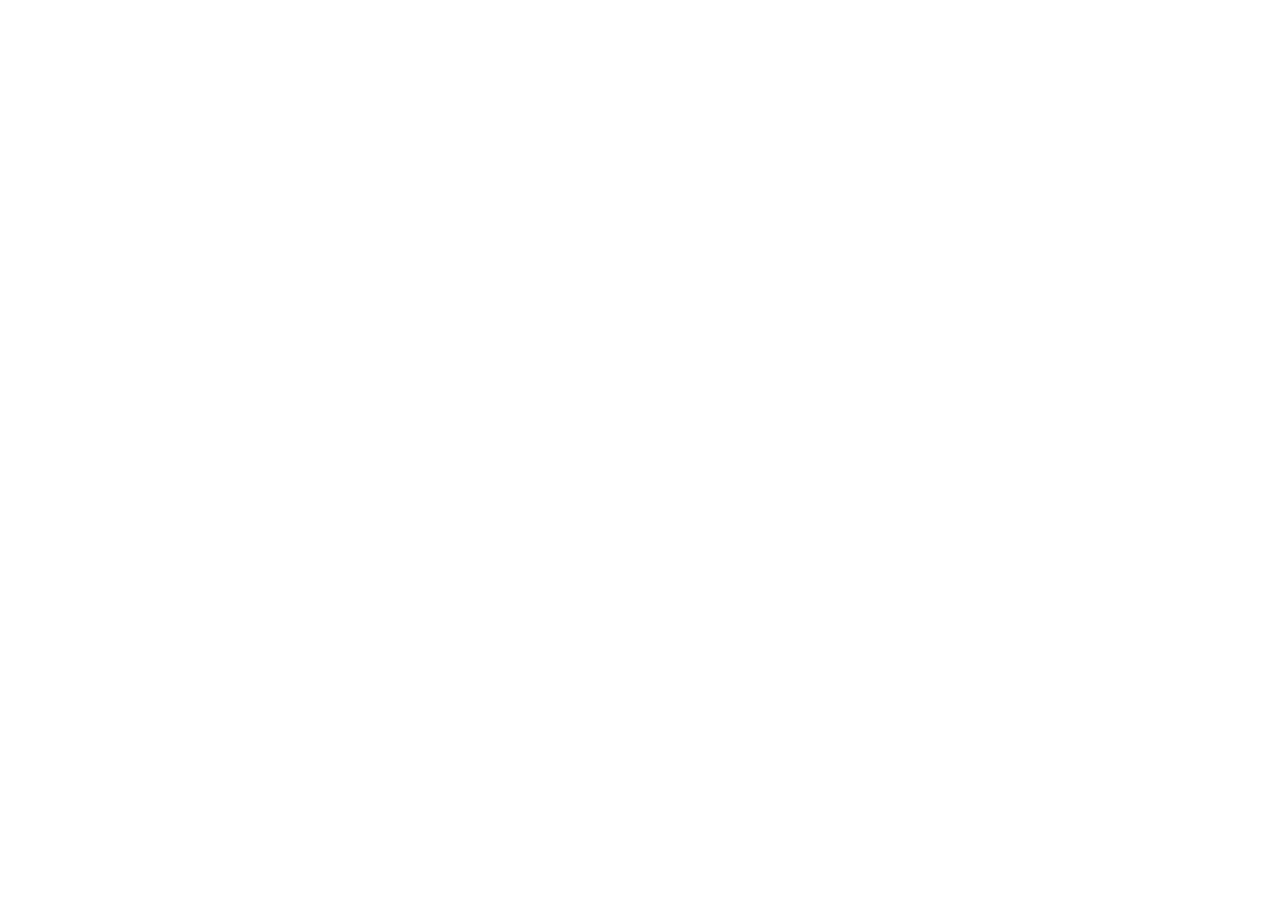
==== index.html @ c2c9a1fd "Publish Drilling Mastery 100 Add the validated static site bundle." ====
<!doctype html>
<html lang="id">
  <head>
    <meta charset="UTF-8" />
    <meta name="viewport" content="width=device-width, initial-scale=1.0" />
    <meta
      name="description"
      content="100 soal acak dari 18 materi pengeboran dengan umpan balik dan pembahasan langsung."
    />
    <meta name="theme-color" content="#0b1c24" />
    <meta property="og:title" content="Drilling Mastery 100" />
    <meta
      property="og:description"
      content="100 soal acak, 18 materi, dan pembahasan langsung."
    />
    <meta property="og:type" content="website" />
    <meta property="og:image" content="./og.png" />
    <meta name="twitter:card" content="summary_large_image" />
    <title>Drilling Mastery 100</title>
    <link
      rel="icon"
      href="data:image/svg+xml,%3Csvg xmlns='http://www.w3.org/2000/svg' viewBox='0 0 64 64'%3E%3Crect width='64' height='64' rx='14' fill='%230b1c24'/%3E%3Cpath d='M0 51h64v13H0z' fill='%23ff6b35'/%3E%3Ctext x='32' y='39' text-anchor='middle' font-family='Arial' font-size='22' font-weight='800' fill='%23f4f1e8'%3EDM%3C/text%3E%3C/svg%3E"
    />
    <script type="module" crossorigin src="/drilling-mastery-100/assets/index-CsKBB99_.js"></script>
    <link rel="stylesheet" crossorigin href="/drilling-mastery-100/assets/index-CS-HjQGC.css">
  </head>
  <body>
    <div id="root"></div>
  </body>
</html>
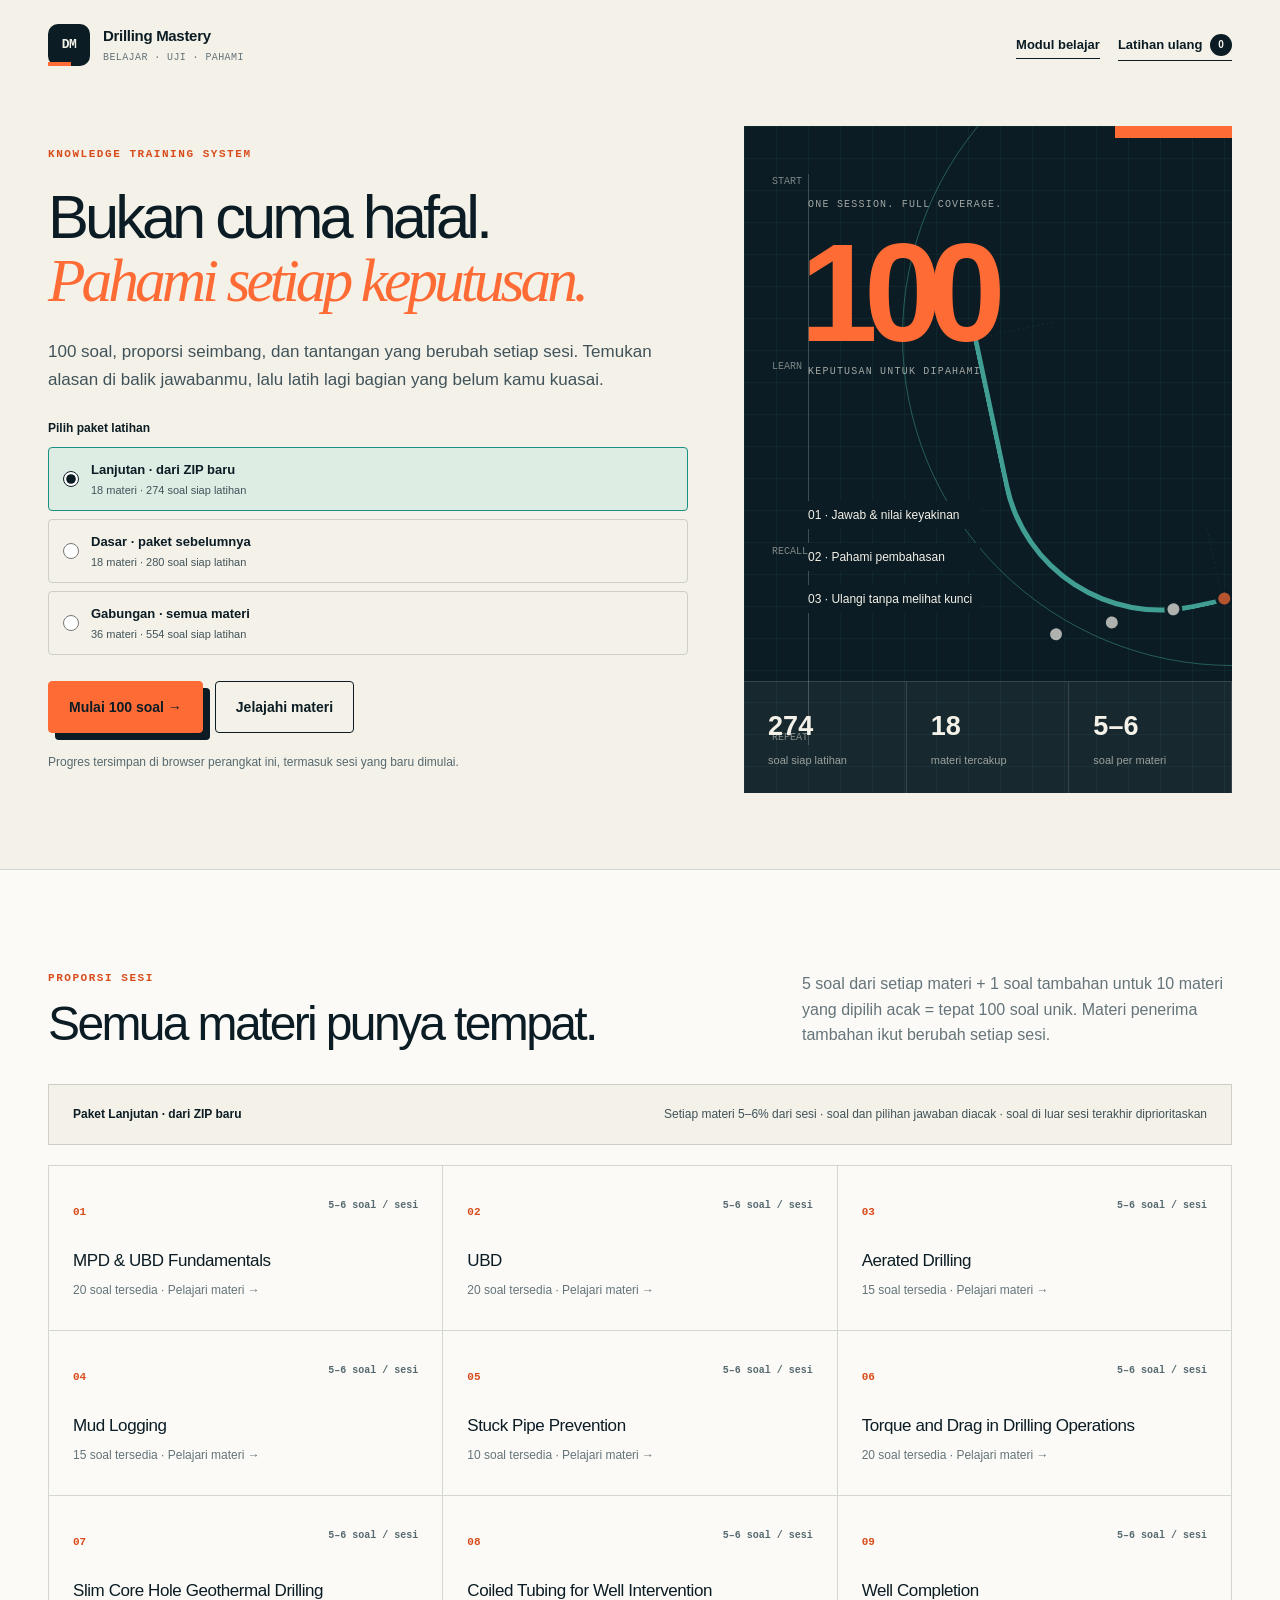
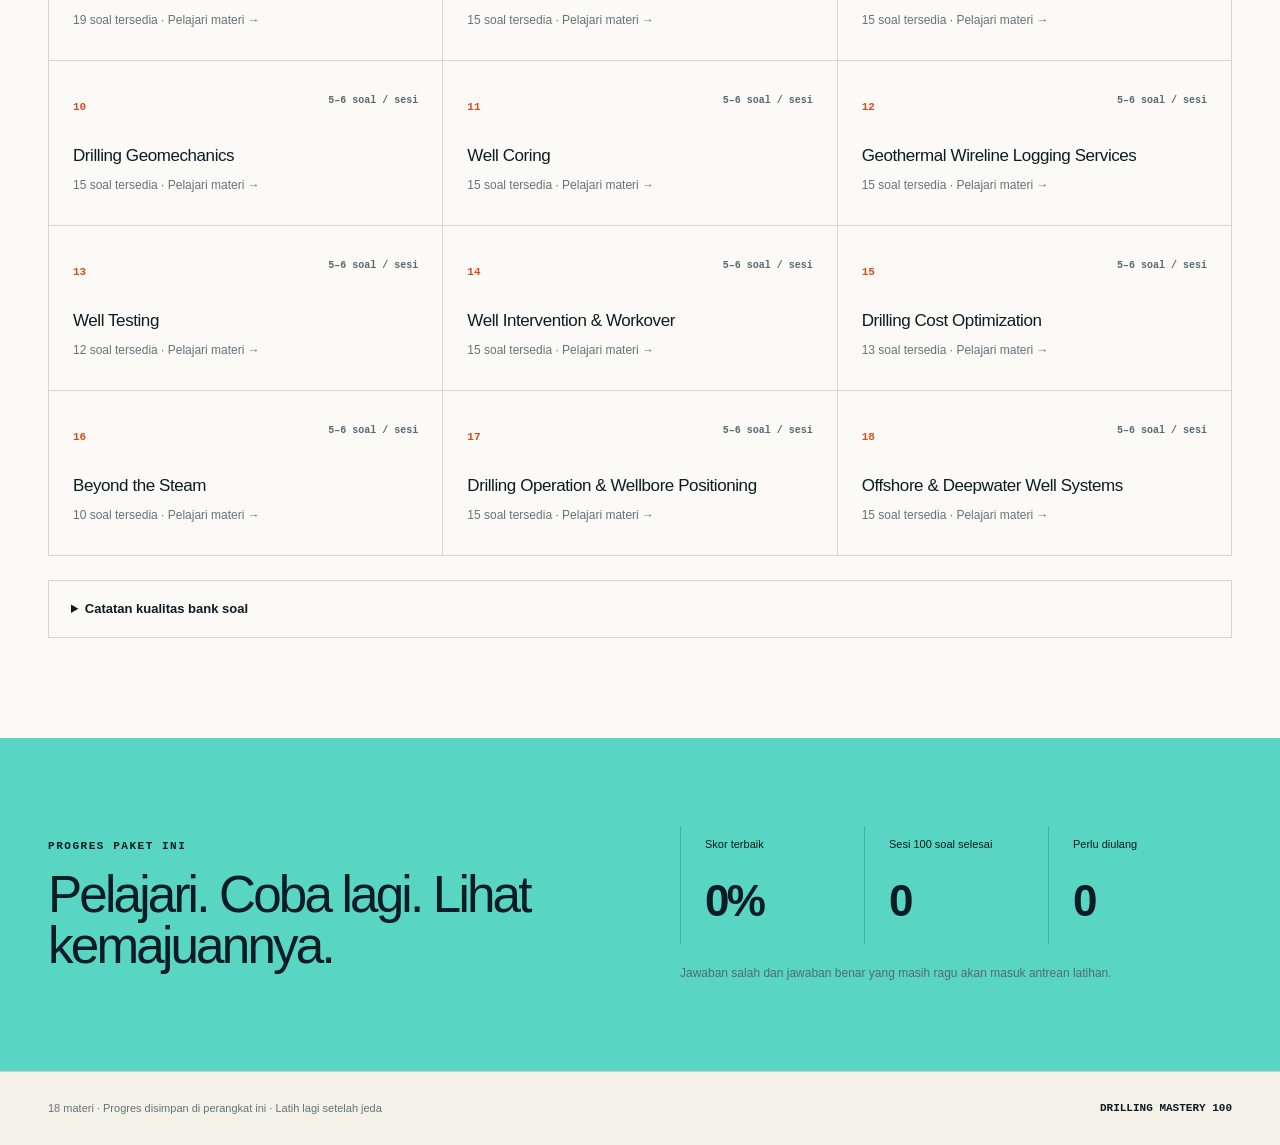
==== commit 8a6396e0: "Add balanced 100-question sessions and learning review packs" ====
--- a/index.html
+++ b/index.html
@@ -21,10 +21,12 @@
       rel="icon"
       href="data:image/svg+xml,%3Csvg xmlns='http://www.w3.org/2000/svg' viewBox='0 0 64 64'%3E%3Crect width='64' height='64' rx='14' fill='%230b1c24'/%3E%3Cpath d='M0 51h64v13H0z' fill='%23ff6b35'/%3E%3Ctext x='32' y='39' text-anchor='middle' font-family='Arial' font-size='22' font-weight='800' fill='%23f4f1e8'%3EDM%3C/text%3E%3C/svg%3E"
     />
-    <script type="module" crossorigin src="/drilling-mastery-100/assets/index-CsKBB99_.js"></script>
-    <link rel="stylesheet" crossorigin href="/drilling-mastery-100/assets/index-CS-HjQGC.css">
+    <script type="module" src="./assets/app.mjs"></script>
+    <link rel="stylesheet" href="./assets/index-BVTsrjnI.css">
+    <link rel="stylesheet" href="./assets/learning.css">
   </head>
   <body>
-    <div id="root"></div>
+    <div id="root"><p style="padding: 2rem">Memuat materi Drilling Mastery…</p></div>
+    <noscript>Aktifkan JavaScript untuk menjalankan kuis dan menyimpan progres belajar.</noscript>
   </body>
 </html>
--- a/assets/index-BVTsrjnI.css
+++ b/assets/index-BVTsrjnI.css
@@ -0,0 +1,2 @@
+/*! tailwindcss v4.2.1 | MIT License | https://tailwindcss.com */
+@layer properties{@supports (((-webkit-hyphens:none)) and (not (margin-trim:inline))) or ((-moz-orient:inline) and (not (color:rgb(from red r g b)))){*,:before,:after,::backdrop{--tw-shadow:0 0 #0000;--tw-shadow-color:initial;--tw-shadow-alpha:100%;--tw-inset-shadow:0 0 #0000;--tw-inset-shadow-color:initial;--tw-inset-shadow-alpha:100%;--tw-ring-color:initial;--tw-ring-shadow:0 0 #0000;--tw-inset-ring-color:initial;--tw-inset-ring-shadow:0 0 #0000;--tw-ring-inset:initial;--tw-ring-offset-width:0px;--tw-ring-offset-color:#fff;--tw-ring-offset-shadow:0 0 #0000;--tw-blur:initial;--tw-brightness:initial;--tw-contrast:initial;--tw-grayscale:initial;--tw-hue-rotate:initial;--tw-invert:initial;--tw-opacity:initial;--tw-saturate:initial;--tw-sepia:initial;--tw-drop-shadow:initial;--tw-drop-shadow-color:initial;--tw-drop-shadow-alpha:100%;--tw-drop-shadow-size:initial}}}@layer theme{:root,:host{--font-sans:ui-sans-serif, system-ui, sans-serif, "Apple Color Emoji", "Segoe UI Emoji", "Segoe UI Symbol", "Noto Color Emoji";--font-mono:ui-monospace, SFMono-Regular, Menlo, Monaco, Consolas, "Liberation Mono", "Courier New", monospace;--spacing:.25rem;--default-transition-duration:.15s;--default-transition-timing-function:cubic-bezier(.4, 0, .2, 1);--default-font-family:var(--font-sans);--default-mono-font-family:var(--font-mono)}}@layer base{*,:after,:before,::backdrop{box-sizing:border-box;border:0 solid;margin:0;padding:0}::file-selector-button{box-sizing:border-box;border:0 solid;margin:0;padding:0}html,:host{-webkit-text-size-adjust:100%;tab-size:4;line-height:1.5;font-family:var(--default-font-family,ui-sans-serif, system-ui, sans-serif, "Apple Color Emoji", "Segoe UI Emoji", "Segoe UI Symbol", "Noto Color Emoji");font-feature-settings:var(--default-font-feature-settings,normal);font-variation-settings:var(--default-font-variation-settings,normal);-webkit-tap-highlight-color:transparent}hr{height:0;color:inherit;border-top-width:1px}abbr:where([title]){-webkit-text-decoration:underline dotted;text-decoration:underline dotted}h1,h2,h3,h4,h5,h6{font-size:inherit;font-weight:inherit}a{color:inherit;-webkit-text-decoration:inherit;-webkit-text-decoration:inherit;-webkit-text-decoration:inherit;-webkit-text-decoration:inherit;text-decoration:inherit}b,strong{font-weight:bolder}code,kbd,samp,pre{font-family:var(--default-mono-font-family,ui-monospace, SFMono-Regular, Menlo, Monaco, Consolas, "Liberation Mono", "Courier New", monospace);font-feature-settings:var(--default-mono-font-feature-settings,normal);font-variation-settings:var(--default-mono-font-variation-settings,normal);font-size:1em}small{font-size:80%}sub,sup{vertical-align:baseline;font-size:75%;line-height:0;position:relative}sub{bottom:-.25em}sup{top:-.5em}table{text-indent:0;border-color:inherit;border-collapse:collapse}:-moz-focusring{outline:auto}progress{vertical-align:baseline}summary{display:list-item}ol,ul,menu{list-style:none}img,svg,video,canvas,audio,iframe,embed,object{vertical-align:middle;display:block}img,video{max-width:100%;height:auto}button,input,select,optgroup,textarea{font:inherit;font-feature-settings:inherit;font-variation-settings:inherit;letter-spacing:inherit;color:inherit;opacity:1;background-color:#0000;border-radius:0}::file-selector-button{font:inherit;font-feature-settings:inherit;font-variation-settings:inherit;letter-spacing:inherit;color:inherit;opacity:1;background-color:#0000;border-radius:0}:where(select:is([multiple],[size])) optgroup{font-weight:bolder}:where(select:is([multiple],[size])) optgroup option{padding-inline-start:20px}::file-selector-button{margin-inline-end:4px}::placeholder{opacity:1}@supports (not ((-webkit-appearance:-apple-pay-button))) or (contain-intrinsic-size:1px){::placeholder{color:currentColor}@supports (color:color-mix(in lab, red, red)){::placeholder{color:color-mix(in oklab, currentcolor 50%, transparent)}}}textarea{resize:vertical}::-webkit-search-decoration{-webkit-appearance:none}::-webkit-date-and-time-value{min-height:1lh;text-align:inherit}::-webkit-datetime-edit{display:inline-flex}::-webkit-datetime-edit-fields-wrapper{padding:0}::-webkit-datetime-edit{padding-block:0}::-webkit-datetime-edit-year-field{padding-block:0}::-webkit-datetime-edit-month-field{padding-block:0}::-webkit-datetime-edit-day-field{padding-block:0}::-webkit-datetime-edit-hour-field{padding-block:0}::-webkit-datetime-edit-minute-field{padding-block:0}::-webkit-datetime-edit-second-field{padding-block:0}::-webkit-datetime-edit-millisecond-field{padding-block:0}::-webkit-datetime-edit-meridiem-field{padding-block:0}::-webkit-calendar-picker-indicator{line-height:1}:-moz-ui-invalid{box-shadow:none}button,input:where([type=button],[type=reset],[type=submit]){appearance:button}::file-selector-button{appearance:button}::-webkit-inner-spin-button{height:auto}::-webkit-outer-spin-button{height:auto}[hidden]:where(:not([hidden=until-found])){display:none!important}}@layer components;@layer utilities{.relative{position:relative}.static{position:static}.sticky{position:sticky}.start{inset-inline-start:var(--spacing)}.end{inset-inline-end:var(--spacing)}.block{display:block}.contents{display:contents}.table{display:table}.ring{--tw-ring-shadow:var(--tw-ring-inset,) 0 0 0 calc(1px + var(--tw-ring-offset-width)) var(--tw-ring-color,currentcolor);box-shadow:var(--tw-inset-shadow), var(--tw-inset-ring-shadow), var(--tw-ring-offset-shadow), var(--tw-ring-shadow), var(--tw-shadow)}.filter{filter:var(--tw-blur,) var(--tw-brightness,) var(--tw-contrast,) var(--tw-grayscale,) var(--tw-hue-rotate,) var(--tw-invert,) var(--tw-saturate,) var(--tw-sepia,) var(--tw-drop-shadow,)}.transition{transition-property:color,background-color,border-color,outline-color,text-decoration-color,fill,stroke,--tw-gradient-from,--tw-gradient-via,--tw-gradient-to,opacity,box-shadow,transform,translate,scale,rotate,filter,-webkit-backdrop-filter,backdrop-filter,display,content-visibility,overlay,pointer-events;transition-timing-function:var(--tw-ease,var(--default-transition-timing-function));transition-duration:var(--tw-duration,var(--default-transition-duration))}}:root{--font-geist-sans:Arial, Helvetica, sans-serif;--font-geist-mono:"Courier New", monospace;--ink:#0b1c24;--ink-soft:#17313b;--cream:#f4f1e8;--paper:#fbfaf6;--orange:#ff6b35;--orange-dark:#d84c1c;--teal:#58d6c3;--teal-dark:#178f83;--line:#0b1c2429;--muted:#64747a;--success:#168568;--danger:#b43a2d;--shadow:0 24px 70px #0b1c2421}*{box-sizing:border-box}html{scroll-behavior:smooth}body{background:var(--cream);color:var(--ink);font-family:var(--font-geist-sans), Arial, sans-serif;text-rendering:optimizelegibility;margin:0}button,input{font:inherit}button{color:inherit}button:focus-visible,input:focus-visible,summary:focus-visible{outline:3px solid var(--teal);outline-offset:3px}.app-shell{min-height:100vh;overflow:hidden}.site-header{z-index:20;justify-content:space-between;align-items:center;max-width:1440px;margin:0 auto;padding:24px 48px;display:flex;position:relative}.brand{cursor:pointer;text-align:left;background:0 0;border:0;align-items:center;gap:13px;padding:0;display:flex}.brand-mark{background:var(--ink);color:var(--cream);font-family:var(--font-geist-mono), monospace;letter-spacing:-.04em;border-radius:10px;justify-content:center;align-items:center;width:42px;height:42px;font-size:13px;font-weight:800;display:flex;position:relative}.brand-mark:after{background:var(--orange);content:"";width:55%;height:4px;position:absolute;bottom:0;left:0}.brand strong,.brand small{display:block}.brand strong{letter-spacing:-.02em;font-size:15px}.brand small{color:var(--muted);font-family:var(--font-geist-mono), monospace;letter-spacing:.04em;text-transform:uppercase;margin-top:2px;font-size:10px}.header-actions{align-items:center;gap:18px;display:flex}.session-pill,.topic-chip,.type-chip{border:1px solid var(--line);font-family:var(--font-geist-mono), monospace;letter-spacing:.04em;text-transform:uppercase;border-radius:999px;padding:8px 12px;font-size:11px;font-weight:700}.text-button{cursor:pointer;background:0 0;border:0;border-bottom:1px solid;padding:4px 0;font-size:13px;font-weight:700}.hero{grid-template-columns:minmax(0,1.03fr) minmax(480px,.97fr);max-width:1440px;min-height:690px;margin:0 auto;padding:52px 48px 76px;display:grid}.hero-copy{align-self:center;padding:20px 80px 20px 0}.eyebrow{color:var(--orange-dark);font-family:var(--font-geist-mono), monospace;letter-spacing:.14em;text-transform:uppercase;margin:0 0 22px;font-size:11px;font-weight:800}.hero h1,.result-hero h1{letter-spacing:-.065em;max-width:780px;margin:0;font-size:clamp(48px,5.2vw,82px);line-height:.97}.hero h1 em{color:var(--orange);font-family:Georgia,Times New Roman,serif;font-weight:400}.hero-lead{color:#40535a;max-width:650px;margin:34px 0;font-size:18px;line-height:1.65}.hero-actions,.modal-actions{flex-wrap:wrap;align-items:center;gap:12px;display:flex}.primary-button,.secondary-button{cursor:pointer;border-radius:4px;justify-content:center;align-items:center;gap:36px;min-height:52px;padding:14px 20px;font-size:14px;font-weight:800;transition:transform .16s,box-shadow .16s,background .16s;display:inline-flex}.primary-button{background:var(--orange);border:1px solid var(--orange);box-shadow:7px 7px 0 var(--ink);color:var(--ink)}.primary-button:hover:not(:disabled){box-shadow:4px 4px 0 var(--ink);transform:translate(3px,3px)}.primary-button:disabled{cursor:not-allowed;opacity:.45}.secondary-button{border:1px solid var(--ink);background:0 0}.secondary-button:hover{background:#0b1c240f}.hero-visual{background:linear-gradient(#58d6c30f 1px, transparent 1px), linear-gradient(90deg, #58d6c30f 1px, transparent 1px), var(--ink);color:var(--cream);background-size:32px 32px;min-height:580px;position:relative;overflow:hidden}.hero-visual:before{content:"";border:1px solid #58d6c359;border-radius:50%;width:660px;height:660px;position:absolute;top:-120px;right:-330px}.hero-visual:after{background:var(--orange);content:"";width:24%;height:12px;position:absolute;top:0;right:0}.depth-scale{color:#f4f1e880;font-family:var(--font-geist-mono), monospace;flex-direction:column;justify-content:space-between;font-size:10px;display:flex;position:absolute;top:48px;bottom:48px;left:28px}.depth-scale:after{content:"";background:#f4f1e833;width:1px;position:absolute;top:0;bottom:0;left:36px}.well-path{border-bottom:5px solid var(--teal);border-left:5px solid var(--teal);border-radius:0 0 0 160px;width:190px;height:310px;position:absolute;top:72px;left:48%;transform:rotate(-12deg)}.well-path i{background:var(--cream);border:3px solid var(--ink);border-radius:50%;width:18px;height:18px;position:absolute;bottom:-10px}.well-path i:first-child{left:3%}.well-path i:nth-child(2){left:34%}.well-path i:nth-child(3){left:68%}.well-path i:nth-child(4){background:var(--orange);left:96%}.hero-score-card{position:absolute;top:70px;left:80px}.hero-score-card>span,.hero-score-card p{color:#f4f1e8a6;font-family:var(--font-geist-mono), monospace;letter-spacing:.12em;text-transform:uppercase;margin:0;font-size:10px}.hero-score-card strong{color:var(--orange);letter-spacing:-.1em;margin:16px 0 8px -8px;font-size:126px;line-height:.9;display:block}.hero-stats{grid-template-columns:repeat(3,1fr);display:grid;position:absolute;bottom:0;left:0;right:0}.hero-stats div{background:#f4f1e80d;border-top:1px solid #f4f1e824;border-right:1px solid #f4f1e824;padding:24px}.hero-stats strong,.hero-stats span{display:block}.hero-stats strong{font-size:27px}.hero-stats span{color:#f4f1e899;margin-top:6px;font-size:11px}.overview-section{background:var(--paper);border-top:1px solid var(--line);padding:100px max(48px,50vw - 672px)}.section-heading{justify-content:space-between;align-items:end;gap:40px;margin-bottom:48px;display:flex}.section-heading h2,.performance-section h2,.topic-results h2,.review-section h2{letter-spacing:-.055em;margin:0;font-size:clamp(34px,4vw,58px);line-height:1}.section-heading>p{color:var(--muted);max-width:430px;margin:0;line-height:1.6}.section-heading .eyebrow{margin-bottom:14px}.module-grid{border-left:1px solid var(--line);border-top:1px solid var(--line);grid-template-columns:repeat(3,1fr);display:grid}.module-card{appearance:none;border-top:0;border-left:0;border-bottom:1px solid var(--line);border-right:1px solid var(--line);cursor:pointer;text-align:left;background:0 0;width:100%;min-height:165px;padding:24px;transition:background .16s,transform .16s;position:relative}.module-card:hover{background:var(--cream);transform:translateY(-2px)}.module-card>span{color:var(--orange-dark);font-family:var(--font-geist-mono), monospace;font-size:11px;font-weight:800}.module-card h3{letter-spacing:-.025em;max-width:300px;margin:28px 0 10px;font-size:17px;line-height:1.25}.module-card p{color:var(--muted);margin:0;font-size:12px}.learning-page{max-width:1440px;margin:0 auto;padding:52px 48px 100px}.learning-hero{background:var(--ink);color:var(--cream);grid-template-columns:minmax(0,1fr) auto;align-items:end;gap:64px;padding:58px 64px;display:grid;position:relative}.learning-hero:before{background:var(--orange);content:"";width:24%;height:8px;position:absolute;top:0;left:0}.learning-hero h1{letter-spacing:-.06em;max-width:800px;margin:0;font-size:clamp(42px,5vw,72px);line-height:.98}.learning-hero>div>p:not(.eyebrow){color:#f4f1e8b8;max-width:720px;margin:26px 0 0;line-height:1.65}.learning-actions{flex-direction:column;align-items:stretch;gap:12px;min-width:220px;display:flex}.learning-hero .secondary-button{color:var(--cream);border-color:#f4f1e88c}.learning-hero .secondary-button:hover{background:#f4f1e81a}.learning-layout{grid-template-columns:300px minmax(0,1fr);align-items:start;gap:48px;padding-top:48px;display:grid}.learning-nav{border:1px solid var(--line);max-height:calc(100vh - 48px);padding:22px;position:sticky;top:24px;overflow-y:auto}.learning-nav .eyebrow{margin:0 0 14px}.learning-nav-button{border:0;border-top:1px solid var(--line);cursor:pointer;text-align:left;background:0 0;grid-template-columns:28px 1fr;align-items:center;gap:12px;width:100%;padding:13px 8px;font-size:13px;font-weight:700;line-height:1.25;display:grid}.learning-nav-button span{color:var(--orange-dark);font-family:var(--font-geist-mono), monospace;font-size:10px}.learning-nav-button:hover,.learning-nav-button.is-active{background:var(--ink);color:var(--cream)}.learning-nav-button.is-active span{color:var(--teal)}.learning-content{min-width:0}.learning-title{border-bottom:1px solid var(--line);justify-content:space-between;align-items:end;gap:24px;padding-bottom:28px;display:flex}.learning-title .eyebrow{margin-bottom:12px}.learning-title h2{letter-spacing:-.055em;margin:0;font-size:clamp(36px,4vw,58px);line-height:1}.source-badge{border:1px solid var(--teal-dark);color:#0e6d65;font-family:var(--font-geist-mono), monospace;letter-spacing:.07em;text-transform:uppercase;background:#58d6c32e;flex:none;padding:9px 12px;font-size:10px;font-weight:800}.source-badge[data-kind=bank-soal]{border-color:var(--orange-dark);color:var(--orange-dark);background:#ff6b351a}.source-badge[data-kind=materi-gabungan]{border-color:var(--ink-soft);color:var(--ink-soft);background:#0b1c2412}.learning-overview{color:#364c54;max-width:900px;margin:30px 0;font-size:19px;line-height:1.65}.source-note{border-left:4px solid var(--teal-dark);background:#58d6c31f;padding:20px 24px}.source-note strong{font-size:13px}.source-note ul{color:#40535a;margin:10px 0 0;padding-left:18px;font-size:13px;line-height:1.55}.concept-list{gap:18px;margin-top:32px;display:grid}.concept-card{background:var(--paper);border:1px solid var(--line);padding:30px 32px}.concept-card>div{justify-content:space-between;align-items:center;gap:12px;display:flex}.concept-card>div span,.concept-card>div small{font-family:var(--font-geist-mono), monospace;letter-spacing:.07em;text-transform:uppercase;font-size:10px;font-weight:800}.concept-card>div span{color:var(--orange-dark)}.concept-card>div small{color:var(--muted)}.concept-card h3{letter-spacing:-.035em;margin:20px 0 10px;font-size:24px}.concept-card p{color:#40535a;margin:0;line-height:1.7}.performance-section{background:var(--teal);grid-template-columns:1fr 1fr;align-items:center;gap:80px;padding:88px max(48px,50vw - 672px);display:grid}.performance-section .eyebrow{color:var(--ink);margin-bottom:14px}.performance-cards{grid-template-columns:repeat(3,1fr);display:grid}.performance-cards div{border-left:1px solid #0b1c2438;padding:10px 24px}.performance-cards span,.performance-cards strong{display:block}.performance-cards span{margin-bottom:16px;font-size:11px}.performance-cards strong{letter-spacing:-.06em;font-size:44px}.quiz-layout{grid-template-columns:120px minmax(0,930px);justify-content:center;gap:24px;min-height:calc(100vh - 172px);padding:42px 48px 96px;display:grid}.quiz-rail{background:var(--ink);color:var(--cream);align-self:start;min-height:420px;padding:22px;position:sticky;top:24px}.quiz-rail .eyebrow{color:var(--teal);margin-bottom:36px;font-size:9px}.rail-number strong,.rail-number span{display:block}.rail-number strong{letter-spacing:-.06em;font-size:38px}.rail-number span{color:#f4f1e88c;margin-top:2px;font-size:11px}.rail-progress{background:#f4f1e821;width:4px;height:190px;margin:26px 0;position:relative;overflow:hidden}.rail-progress span{background:var(--orange);width:100%;transition:height .24s;position:absolute;top:0;left:0}.rail-score{border-top:1px solid #f4f1e826;padding-top:18px}.rail-score span,.rail-score strong{display:block}.rail-score span{color:#f4f1e88c;font-size:10px}.rail-score strong{margin-top:5px;font-size:24px}.question-card{background:var(--paper);border:1px solid var(--line);box-shadow:var(--shadow);align-self:start;min-height:640px;padding:clamp(28px,5vw,64px);position:relative}.question-card:before{background:var(--orange);content:"";width:84px;height:8px;position:absolute;top:-1px;left:-1px}.question-meta{flex-wrap:wrap;align-items:center;gap:8px;margin-bottom:38px;display:flex}.topic-chip{background:var(--ink);border-color:var(--ink);color:var(--cream)}.type-chip{color:var(--teal-dark)}.question-counter{color:var(--orange-dark);font-family:var(--font-geist-mono), monospace;letter-spacing:.07em;text-transform:uppercase;margin:0 0 14px;font-size:11px;font-weight:700}.question-card h1{letter-spacing:-.045em;margin:0;font-size:clamp(28px,3.6vw,46px);line-height:1.08}.question-hint{color:var(--muted);margin:18px 0 34px;font-size:14px}.media-frame{background:linear-gradient(#0b1c240a 1px, transparent 1px), linear-gradient(90deg, #0b1c240a 1px, transparent 1px), var(--cream);border:1px solid var(--line);background-size:24px 24px;justify-content:center;align-items:center;min-height:180px;margin:0 0 30px;padding:18px;display:flex}.media-frame img{object-fit:contain;max-width:100%;max-height:330px;display:block}.answer-grid{grid-template-columns:repeat(2,minmax(0,1fr));gap:12px;display:grid}.answer-option{border:1px solid var(--line);cursor:pointer;text-align:left;background:0 0;grid-template-columns:38px 1fr 24px;align-items:center;gap:14px;min-height:82px;padding:15px;transition:border-color .15s,background .15s,transform .15s;display:grid}.answer-option:hover:not(:disabled){border-color:var(--ink);transform:translateY(-2px)}.answer-option:disabled{cursor:default}.answer-option.is-selected{border-color:var(--ink);background:#58d6c329}.answer-option.is-correct{border-color:var(--success);background:#1685681f}.answer-option.is-wrong{border-color:var(--danger);background:#b43a2d1a}.option-letter{background:var(--ink);color:var(--cream);font-family:var(--font-geist-mono), monospace;border-radius:2px;justify-content:center;align-items:center;width:38px;height:38px;font-size:12px;font-weight:800;display:flex;position:relative}.answer-option[data-color=red] .option-letter{background:#d94f3c}.answer-option[data-color=blue] .option-letter{background:#236f9f}.answer-option[data-color=yellow] .option-letter{background:#bf8f00}.answer-option[data-color=green] .option-letter{background:#28834c}.answer-option[data-color=teal] .option-letter{background:#178f83}.answer-option>span:nth-child(2){font-size:14px;font-weight:650;line-height:1.35}.answer-option i{color:var(--success);text-align:center;font-size:20px;font-style:normal}.order-list{gap:10px;margin:0;padding:0;list-style:none;display:grid}.order-list li{background:var(--cream);border:1px solid var(--line);grid-template-columns:34px 22px 1fr auto;align-items:center;gap:12px;min-height:68px;padding:10px 14px;display:grid}.order-list li:not(.order-correct):not(.order-wrong){cursor:grab}.order-list li.is-dragging{opacity:.5}.order-list li.order-correct{border-color:var(--success);background:#1685681a}.order-list li.order-wrong{border-color:var(--danger);background:#b43a2d14}.order-number{background:var(--orange);font-family:var(--font-geist-mono), monospace;justify-content:center;align-items:center;width:32px;height:32px;font-size:11px;font-weight:800;display:flex}.drag-handle{color:var(--muted);font-size:20px}.order-list strong{font-size:14px;line-height:1.35}.order-controls{gap:5px;display:flex}.order-controls button{border:1px solid var(--line);cursor:pointer;background:0 0;width:34px;height:34px}.order-controls button:disabled{cursor:default;opacity:.28}.slider-answer{background:var(--ink);color:var(--cream);padding:34px}.slider-answer output{letter-spacing:-.06em;text-align:center;margin-bottom:26px;font-size:50px;font-weight:800;display:block}.slider-answer output span{color:var(--teal);font-family:var(--font-geist-mono), monospace;letter-spacing:0;font-size:13px}.slider-answer input{accent-color:var(--orange);cursor:pointer;width:100%}.slider-limits{color:#f4f1e88c;font-family:var(--font-geist-mono), monospace;justify-content:space-between;margin-top:8px;font-size:10px;display:flex}.pin-wrapper{text-align:center}.pin-stage{background:var(--ink);cursor:crosshair;border:0;max-width:100%;padding:0;display:inline-block;position:relative}.pin-stage:disabled{cursor:default}.pin-stage img{max-width:100%;height:auto;max-height:470px;display:block}.pin-marker{background:var(--orange);border:4px solid var(--paper);border-radius:50% 50% 50% 0;width:28px;height:28px;position:absolute;transform:translate(-50%,-100%)rotate(-45deg);box-shadow:0 4px 14px #0b1c2459}.pin-marker.pin-correct{background:var(--success)}.pin-marker.pin-wrong{background:var(--danger)}.pin-target{border:3px dashed var(--success);border-radius:50%;position:absolute;transform:translate(-50%,-50%)}.pin-wrapper>p{color:var(--muted);margin:12px 0 0;font-size:12px}.feedback-panel{border-left:5px solid;margin-top:28px;padding:22px 24px}.feedback-correct{border-color:var(--success);background:#1685681a}.feedback-wrong{border-color:var(--danger);background:#b43a2d14}.feedback-heading{align-items:center;gap:12px;margin-bottom:10px;display:flex}.feedback-heading span{background:var(--ink);color:var(--cream);border-radius:50%;justify-content:center;align-items:center;width:30px;height:30px;font-size:17px;display:flex}.feedback-heading strong{font-size:17px}.feedback-panel p{color:#3d5158;margin:6px 0 0;font-size:14px;line-height:1.55}.reason-block{border-top:1px solid #0b1c2424;margin-top:18px;padding-top:17px}.reason-block>span,.review-reason>strong{color:var(--ink);font-family:var(--font-geist-mono), monospace;letter-spacing:.08em;text-transform:uppercase;margin-bottom:7px;font-size:11px;font-weight:800;display:block}.reason-link{color:var(--ink);cursor:pointer;background:0 0;border:0;border-bottom:1px solid;align-items:center;gap:18px;margin-top:14px;padding:4px 0;font-size:12px;font-weight:800;display:inline-flex}.reason-link:hover{color:var(--orange-dark)}.review-reason{border-top:1px solid var(--line);margin-top:16px;padding-top:16px}.review-reason p{margin-top:0}.question-actions{justify-content:flex-end;margin-top:34px;display:flex}.results-page{max-width:1344px;margin:0 auto;padding:50px 48px 100px}.result-hero{background:var(--ink);color:var(--cream);grid-template-columns:1fr auto;align-items:center;gap:70px;min-height:440px;padding:64px;display:grid;position:relative}.result-hero:after{background:var(--orange);content:"";width:180px;height:10px;position:absolute;top:0;right:0}.result-hero .eyebrow{color:var(--teal)}.result-hero h1{font-size:clamp(43px,5vw,70px)}.result-hero p:not(.eyebrow){color:#f4f1e8ad;max-width:650px;margin:26px 0 34px;line-height:1.65}.score-dial{background:conic-gradient(var(--orange) var(--score), #f4f1e81f 0);border-radius:50%;justify-content:center;align-items:center;width:250px;height:250px;display:flex}.score-dial>div{background:var(--ink);border-radius:50%;justify-content:center;align-items:baseline;width:204px;height:204px;display:flex}.score-dial strong{letter-spacing:-.08em;font-size:78px}.score-dial span{color:#f4f1e88c;font-size:13px}.result-summary{border-bottom:1px solid var(--line);border-left:1px solid var(--line);grid-template-columns:repeat(3,1fr);display:grid}.result-summary div{border-right:1px solid var(--line);padding:26px 30px}.result-summary span,.result-summary strong{display:block}.result-summary span{color:var(--muted);margin-bottom:7px;font-size:11px}.result-summary strong{font-size:30px}.topic-results,.review-section{padding-top:90px}.section-heading.compact{margin-bottom:36px}.section-heading.compact h2{font-size:clamp(34px,4vw,48px)}.topic-result-grid{grid-template-columns:repeat(2,1fr);gap:12px;display:grid}.topic-result-grid article{background:var(--paper);border:1px solid var(--line);grid-template-columns:minmax(0,1fr) 120px 48px;align-items:center;gap:18px;padding:20px;display:grid}.topic-result-grid article>div:first-child{min-width:0}.topic-result-grid h3{text-overflow:ellipsis;white-space:nowrap;margin:0;font-size:14px;overflow:hidden}.topic-result-grid article div:first-child span{color:var(--muted);margin-top:5px;font-size:11px;display:block}.topic-result-grid article>strong{text-align:right;font-size:14px}.topic-bar{background:#0b1c241a;height:7px;overflow:hidden}.topic-bar span{background:var(--teal-dark);height:100%;display:block}.review-list{border-top:1px solid var(--line)}.review-list details{border-bottom:1px solid var(--line)}.review-list summary{cursor:pointer;grid-template-columns:42px 1fr 30px;align-items:center;gap:20px;padding:22px 0;list-style:none;display:grid}.review-list summary::-webkit-details-marker{display:none}.review-list summary>span{color:var(--orange-dark);font-family:var(--font-geist-mono), monospace;font-size:11px;font-weight:800}.review-list summary small,.review-list summary strong{display:block}.review-list summary small{color:var(--muted);text-transform:uppercase;margin-bottom:6px;font-size:10px}.review-list summary strong{font-size:15px;line-height:1.35}.review-list summary i{font-size:22px;font-style:normal;transition:transform .15s}.review-list details[open] summary i{transform:rotate(45deg)}.review-body{background:var(--paper);border-left:4px solid var(--orange);margin:0 0 24px 62px;padding:20px 24px}.review-body p{color:#41545b;margin:7px 0;font-size:14px;line-height:1.55}.perfect-card{background:var(--teal);padding:42px}.perfect-card strong{font-size:28px}.perfect-card p{margin-bottom:0}.site-footer{border-top:1px solid var(--line);color:var(--muted);justify-content:space-between;align-items:center;max-width:1440px;margin:0 auto;padding:28px 48px;font-size:11px;display:flex}.site-footer p{margin:0}.site-footer span{color:var(--ink);font-family:var(--font-geist-mono), monospace;text-transform:uppercase;font-weight:800}.modal-backdrop{z-index:100;background:#0b1c24b8;justify-content:center;align-items:center;padding:24px;display:flex;position:fixed;inset:0}.confirm-modal{background:var(--paper);box-shadow:var(--shadow);width:100%;max-width:520px;padding:42px}.confirm-modal .eyebrow{margin-bottom:14px}.confirm-modal h2{letter-spacing:-.05em;margin:0;font-size:34px}.confirm-modal>p:not(.eyebrow){color:var(--muted);margin:20px 0 30px;line-height:1.6}.loading-shell{background:var(--ink);justify-content:center;align-items:center;display:flex}.loading-mark{color:var(--cream);text-align:center}.loading-mark span{background:var(--orange);width:80px;height:8px;margin:0 auto 20px;animation:1.4s ease-in-out infinite load-pulse;display:block}.loading-mark p{color:#f4f1e8b3;font-family:var(--font-geist-mono), monospace;font-size:12px}@keyframes load-pulse{0%,to{transform:scaleX(.35)}50%{transform:scaleX(1)}}@media (width<=1100px){.hero{grid-template-columns:1fr}.hero-copy{padding-right:0}.hero-visual{min-height:520px}.performance-section{grid-template-columns:1fr;gap:44px}.learning-hero{grid-template-columns:1fr;align-items:start}.learning-actions{flex-direction:row}.learning-layout{grid-template-columns:250px minmax(0,1fr);gap:28px}.quiz-layout{grid-template-columns:88px minmax(0,1fr)}.quiz-rail{padding:18px}.result-hero{gap:38px;padding:48px}.score-dial{width:210px;height:210px}.score-dial>div{width:170px;height:170px}.score-dial strong{font-size:65px}.topic-result-grid{grid-template-columns:1fr}}@media (width<=760px){.site-header{padding:18px 20px}.brand small,.session-pill{display:none}.hero{min-height:0;padding:48px 20px 64px}.hero-copy{padding-top:0}.hero h1{font-size:50px}.hero-lead{font-size:16px}.hero-actions{flex-direction:column;align-items:stretch}.hero-actions button{width:100%}.hero-visual{min-height:470px;margin-top:34px}.hero-score-card{left:50px}.hero-score-card strong{font-size:104px}.well-path{top:80px;left:45%;transform:rotate(-7deg)scale(.82)}.hero-stats div{padding:18px 12px}.overview-section,.performance-section{padding:70px 20px}.learning-page{padding:28px 16px 70px}.learning-hero{gap:34px;padding:42px 24px 34px}.learning-hero h1{font-size:42px}.learning-actions{flex-direction:column}.learning-layout{padding-top:24px;display:block}.learning-nav{gap:8px;max-height:none;margin-bottom:34px;padding:12px;display:flex;position:static;overflow-x:auto}.learning-nav .eyebrow{display:none}.learning-nav-button{border:1px solid var(--line);flex:0 0 190px;min-height:58px;padding:10px}.learning-title{flex-direction:column;align-items:start}.learning-overview{font-size:17px}.concept-card{padding:24px 20px}.section-heading{flex-direction:column;align-items:start}.module-grid,.performance-cards{grid-template-columns:1fr}.performance-cards div{border-bottom:1px solid #0b1c2438;border-left:0;padding:18px 0}.quiz-layout{padding:20px 16px 70px;display:block}.quiz-rail{justify-content:space-between;align-items:center;min-height:0;margin-bottom:12px;padding:12px 16px;display:flex;position:static}.quiz-rail .eyebrow,.rail-progress{display:none}.rail-number strong,.rail-number span{display:inline}.rail-number strong{font-size:24px}.rail-score{text-align:right;border-top:0;border-left:1px solid #f4f1e826;padding:0 0 0 18px}.question-card{min-height:0;padding:30px 20px}.question-card h1{font-size:30px}.question-meta{margin-bottom:28px}.answer-grid{grid-template-columns:1fr}.answer-option{min-height:70px}.order-list li{grid-template-columns:30px 1fr auto;gap:8px}.drag-handle{display:none}.question-actions .primary-button{width:100%}.results-page{padding:28px 16px 70px}.result-hero{grid-template-columns:1fr;padding:34px 24px}.score-dial{grid-row:1;width:180px;height:180px;margin:0 auto}.score-dial>div{width:145px;height:145px}.score-dial strong{font-size:54px}.result-summary div{padding:20px 14px}.result-summary span{min-height:28px}.topic-result-grid article{grid-template-columns:1fr 80px 40px;gap:12px;padding:16px}.review-list summary{grid-template-columns:30px 1fr 20px;gap:10px}.review-body{margin-left:40px}.site-footer{flex-direction:column;align-items:flex-start;gap:10px;padding:24px 20px}.confirm-modal{padding:30px 24px}.modal-actions{flex-direction:column-reverse;align-items:stretch}}@media (prefers-reduced-motion:reduce){*,:before,:after{scroll-behavior:auto!important;transition-duration:.01ms!important}.loading-mark span{animation:none}}@property --tw-shadow{syntax:"*";inherits:false;initial-value:0 0 #0000}@property --tw-shadow-color{syntax:"*";inherits:false}@property --tw-shadow-alpha{syntax:"<percentage>";inherits:false;initial-value:100%}@property --tw-inset-shadow{syntax:"*";inherits:false;initial-value:0 0 #0000}@property --tw-inset-shadow-color{syntax:"*";inherits:false}@property --tw-inset-shadow-alpha{syntax:"<percentage>";inherits:false;initial-value:100%}@property --tw-ring-color{syntax:"*";inherits:false}@property --tw-ring-shadow{syntax:"*";inherits:false;initial-value:0 0 #0000}@property --tw-inset-ring-color{syntax:"*";inherits:false}@property --tw-inset-ring-shadow{syntax:"*";inherits:false;initial-value:0 0 #0000}@property --tw-ring-inset{syntax:"*";inherits:false}@property --tw-ring-offset-width{syntax:"<length>";inherits:false;initial-value:0}@property --tw-ring-offset-color{syntax:"*";inherits:false;initial-value:#fff}@property --tw-ring-offset-shadow{syntax:"*";inherits:false;initial-value:0 0 #0000}@property --tw-blur{syntax:"*";inherits:false}@property --tw-brightness{syntax:"*";inherits:false}@property --tw-contrast{syntax:"*";inherits:false}@property --tw-grayscale{syntax:"*";inherits:false}@property --tw-hue-rotate{syntax:"*";inherits:false}@property --tw-invert{syntax:"*";inherits:false}@property --tw-opacity{syntax:"*";inherits:false}@property --tw-saturate{syntax:"*";inherits:false}@property --tw-sepia{syntax:"*";inherits:false}@property --tw-drop-shadow{syntax:"*";inherits:false}@property --tw-drop-shadow-color{syntax:"*";inherits:false}@property --tw-drop-shadow-alpha{syntax:"<percentage>";inherits:false;initial-value:100%}@property --tw-drop-shadow-size{syntax:"*";inherits:false}
--- a/assets/learning.css
+++ b/assets/learning.css
@@ -0,0 +1,137 @@
+/* Additions to the existing cream, ink, orange, and teal visual language. */
+.sr-only { position:absolute; width:1px; height:1px; padding:0; margin:-1px; overflow:hidden; clip:rect(0,0,0,0); white-space:nowrap; border:0; }
+.skip-link { position:fixed; z-index:120; left:20px; top:-100px; padding:12px 20px; background:var(--ink); color:var(--cream); }
+.skip-link:focus { top:12px; }
+button, summary, label:has(input[type=radio]) { -webkit-tap-highlight-color:transparent; }
+button:disabled { cursor:default; }
+textarea:focus-visible, select:focus-visible { outline:3px solid var(--teal-dark); outline-offset:3px; }
+[tabindex="-1"]:focus { outline:none; }
+.hero { grid-template-columns:minmax(0,1.15fr) minmax(380px,.85fr); gap:36px; padding-top:36px; }
+.hero-copy { padding-right:20px; }
+.hero h1 { font-size:clamp(44px,4.8vw,70px); line-height:1.04; }
+.hero-lead { font-size:17px; margin:25px 0; }
+.hero-visual { align-self:stretch; min-height:640px; }
+.hero-score-card { left:64px; top:64px; }
+.hero-score-card strong { font-size:140px; }
+.well-path { top:190px; left:53%; opacity:.7; }
+.learning-loop { position:absolute; left:64px; bottom:160px; display:grid; gap:14px; padding:20px 0; font-size:12px; line-height:1.5; color:var(--cream); }
+.learning-loop span { background:var(--ink); padding:5px 8px 5px 0; z-index:1; }
+.pack-picker { padding:0; border:0; display:grid; grid-template-columns:1fr; gap:8px; margin:0 0 26px; min-width:0; }
+.pack-picker legend { padding:0 0 10px; font-size:12px; font-weight:800; }
+.pack-option { position:relative; display:grid; grid-template-columns:18px 1fr; column-gap:10px; padding:12px 14px; border:1px solid var(--line); cursor:pointer; border-radius:4px; }
+.pack-option input { grid-row:span 2; align-self:center; accent-color:var(--ink); width:16px; height:16px; }
+.pack-option strong { font-size:13px; }
+.pack-option small { color:#40535a; font-size:11px; margin-top:2px; }
+.pack-option.is-active { background:#58d6c324; border-color:var(--teal-dark); }
+.pack-option:focus-within { outline:3px solid var(--teal-dark); outline-offset:2px; }
+.local-note { font-size:12px; line-height:1.6; color:#566970; margin:20px 0 0; }
+.resume-review { margin-top:20px; }
+.queue-count { display:inline-flex; align-items:center; justify-content:center; min-width:22px; height:22px; border-radius:50%; background:var(--ink); color:var(--cream); margin-left:4px; font-size:10px; }
+.distribution-note { display:flex; flex-wrap:wrap; justify-content:space-between; gap:12px 24px; padding:20px 24px; background:var(--cream); border:1px solid var(--line); margin-bottom:20px; font-size:12px; line-height:1.6; }
+.distribution-note span { color:#40535a; max-width:650px; }
+.quota-label { float:right; color:#566970; font-size:10px; }
+.editorial-note { border:1px solid var(--line); padding:18px 22px; margin-top:24px; font-size:13px; }
+.editorial-note summary { cursor:pointer; font-weight:700; }
+.editorial-note p { margin-top:12px; line-height:1.65; color:#40535a; }
+.performance-section .secondary-button { margin-top:28px; }
+.quiz-rail .eyebrow { line-height:1.6; }
+.rail-home { font-size:11px; margin-top:24px; border-bottom:1px solid #f4f1e880; cursor:pointer; }
+.confidence-picker { margin:26px 0 0; padding:18px 0 0; border:0; border-top:1px solid var(--line); display:flex; flex-wrap:wrap; gap:8px; }
+.confidence-picker legend { padding:0 8px 0 0; font-size:12px; font-weight:800; }
+.confidence-button { border:1px solid var(--line); border-radius:4px; padding:12px 16px; font-size:12px; cursor:pointer; }
+.confidence-button[aria-pressed=true] { background:var(--ink); color:var(--cream); border-color:var(--ink); }
+.confidence-picker:disabled .confidence-button { opacity:.6; }
+.confidence-picker:disabled .confidence-button[aria-pressed=true] { opacity:1; }
+.question-meta { margin-bottom:28px; }
+.question-card h1 { font-size:clamp(26px,3vw,40px); line-height:1.16; }
+.answer-option { min-height:82px; }
+.answer-option.is-selected:not(.is-correct):not(.is-wrong) .option-letter { background:var(--teal-dark); }
+.answer-option i { line-height:1; }
+.reflection { margin-top:20px; border-top:1px solid var(--line); padding-top:16px; }
+.reflection summary { cursor:pointer; font-size:13px; font-weight:800; line-height:1.5; }
+.reflection p { margin-top:12px; }
+.reflection label { display:block; font-size:12px; font-weight:700; margin:16px 0 8px; }
+.reflection textarea { width:100%; border:1px solid var(--line); background:var(--paper); padding:12px; font-size:14px; line-height:1.6; }
+.feedback-panel .source-reference { color:#566970; font-size:11px; margin-top:18px; border-top:1px solid var(--line); padding-top:12px; overflow-wrap:anywhere; }
+.number-label { display:block; font-size:12px; margin:20px 0 8px; color:var(--cream); }
+.slider-answer .number-input { display:block; border:1px solid #f4f1e899; background:var(--paper); color:var(--ink); border-radius:4px; padding:10px 14px; width:160px; }
+.pin-stage { position:relative; }
+.pin-coordinates { display:grid; grid-template-columns:1fr 1fr; text-align:left; gap:20px; margin-top:20px; }
+.pin-coordinates label { font-size:12px; display:grid; gap:8px; }
+.pin-coordinates input { width:100%; accent-color:var(--teal-dark); }
+.pin-marker,.pin-target { pointer-events:none; }
+.result-hero .secondary-button { color:var(--cream); border-color:#f4f1e880; }
+.result-hero .secondary-button:hover { background:#f4f1e81a; }
+.score-dial>div { align-items:center; }
+.topic-result-grid .text-button { font-size:11px; margin-left:8px; }
+.module-progress { display:flex; flex-wrap:wrap; gap:12px; justify-content:space-between; padding:18px 22px; background:#58d6c324; border:1px solid #178f8350; font-size:12px; line-height:1.6; }
+.module-progress span { color:#40535a; }
+.recall-prompt { border-top:1px solid var(--line); margin-top:20px; padding-top:16px; font-size:13px; }
+.recall-prompt summary { cursor:pointer; font-weight:700; }
+.recall-prompt p { margin-top:12px; }
+.source-note { margin-top:30px; }
+.learning-title h2 { font-size:clamp(30px,3.5vw,48px); line-height:1.1; }
+.history-list { list-style:none; padding:0; border-top:1px solid var(--line); }
+.history-list li { display:flex; flex-wrap:wrap; gap:12px; justify-content:space-between; padding:18px 0; border-bottom:1px solid var(--line); font-size:13px; }
+.history-list span { color:#566970; }
+.review-intro { max-width:1100px; min-height:70vh; }
+.review-intro h1 { font-size:clamp(40px,6vw,70px); letter-spacing:-.055em; line-height:1.1; }
+.review-intro>p:not(.eyebrow) { max-width:760px; line-height:1.75; color:#40535a; margin:24px 0; }
+.review-queue { margin-top:40px; border-top:1px solid var(--line); }
+.review-queue>div { display:grid; grid-template-columns:1fr auto auto; align-items:center; gap:24px; padding:20px 0; border-bottom:1px solid var(--line); font-size:13px; }
+.review-queue span { color:#566970; }
+.storage-warning,.notice { border:1px solid #d84c1c60; background:#ff6b3514; color:var(--ink); padding:16px 24px; margin:0 24px; font-size:13px; line-height:1.6; }
+.storage-warning[hidden] { display:none; }
+.notice { border-color:#178f8350; background:#58d6c324; }
+dialog.confirm-modal { border:1px solid var(--ink); padding:36px; margin:auto; max-height:90vh; overflow-y:auto; color:var(--ink); }
+dialog::backdrop { background:#0b1c24b8; }
+@media (max-width:1100px) {
+  .hero { grid-template-columns:minmax(0,1fr) minmax(330px,.8fr); gap:20px; padding-left:32px; padding-right:32px; }
+  .hero-copy { padding-right:0; }
+  .hero-score-card { left:45px; }
+  .learning-loop { left:45px; font-size:11px; }
+  .hero-stats div { padding:24px 14px; }
+}
+@media (max-width:850px) {
+  .hero { grid-template-columns:1fr; padding:30px 24px 56px; }
+  .hero-visual { min-height:460px; margin-top:16px; }
+  .hero-score-card { top:40px; }
+  .hero-score-card strong { font-size:120px; }
+  .learning-loop { bottom:120px; gap:4px; }
+  .well-path { top:40px; left:65%; }
+}
+@media (max-width:760px) {
+  .header-actions { gap:14px; }
+  .header-actions .text-button { font-size:11px; }
+  .brand { gap:8px; }
+  .brand strong { font-size:13px; }
+  .brand-mark { width:34px; height:34px; font-size:11px; }
+  .hero h1 { font-size:44px; }
+  .hero-lead { font-size:16px; }
+  .learning-loop { left:44px; }
+  .confidence-picker { display:grid; grid-template-columns:1fr; }
+  .confidence-button { min-height:44px; text-align:left; }
+  .question-card { padding:28px 20px; }
+  .question-card h1 { font-size:28px; }
+  .quiz-rail .rail-home { display:none; }
+  .topic-chip { max-width:100%; white-space:normal; line-height:1.5; }
+  .reflection textarea { font-size:16px; }
+  .source-badge { white-space:nowrap; }
+  .learning-title { flex-direction:column; align-items:start; }
+  .review-queue>div { grid-template-columns:1fr auto; gap:12px; }
+  .review-queue>div button { justify-self:start; }
+  .pin-coordinates { grid-template-columns:1fr; }
+  .confidence-picker legend { margin-bottom:10px; }
+}
+@media (max-width:380px) {
+  .site-header { padding:16px 12px; }
+  .brand strong { font-size:11px; }
+  .header-actions { gap:10px; }
+  .hero { padding-left:16px; padding-right:16px; }
+  .hero h1 { font-size:39px; }
+  .hero-stats div { padding:20px 10px; }
+}
+@media (prefers-reduced-motion:reduce) {
+  html { scroll-behavior:auto; }
+  *, *::before, *::after { animation:none!important; transition:none!important; }
+}
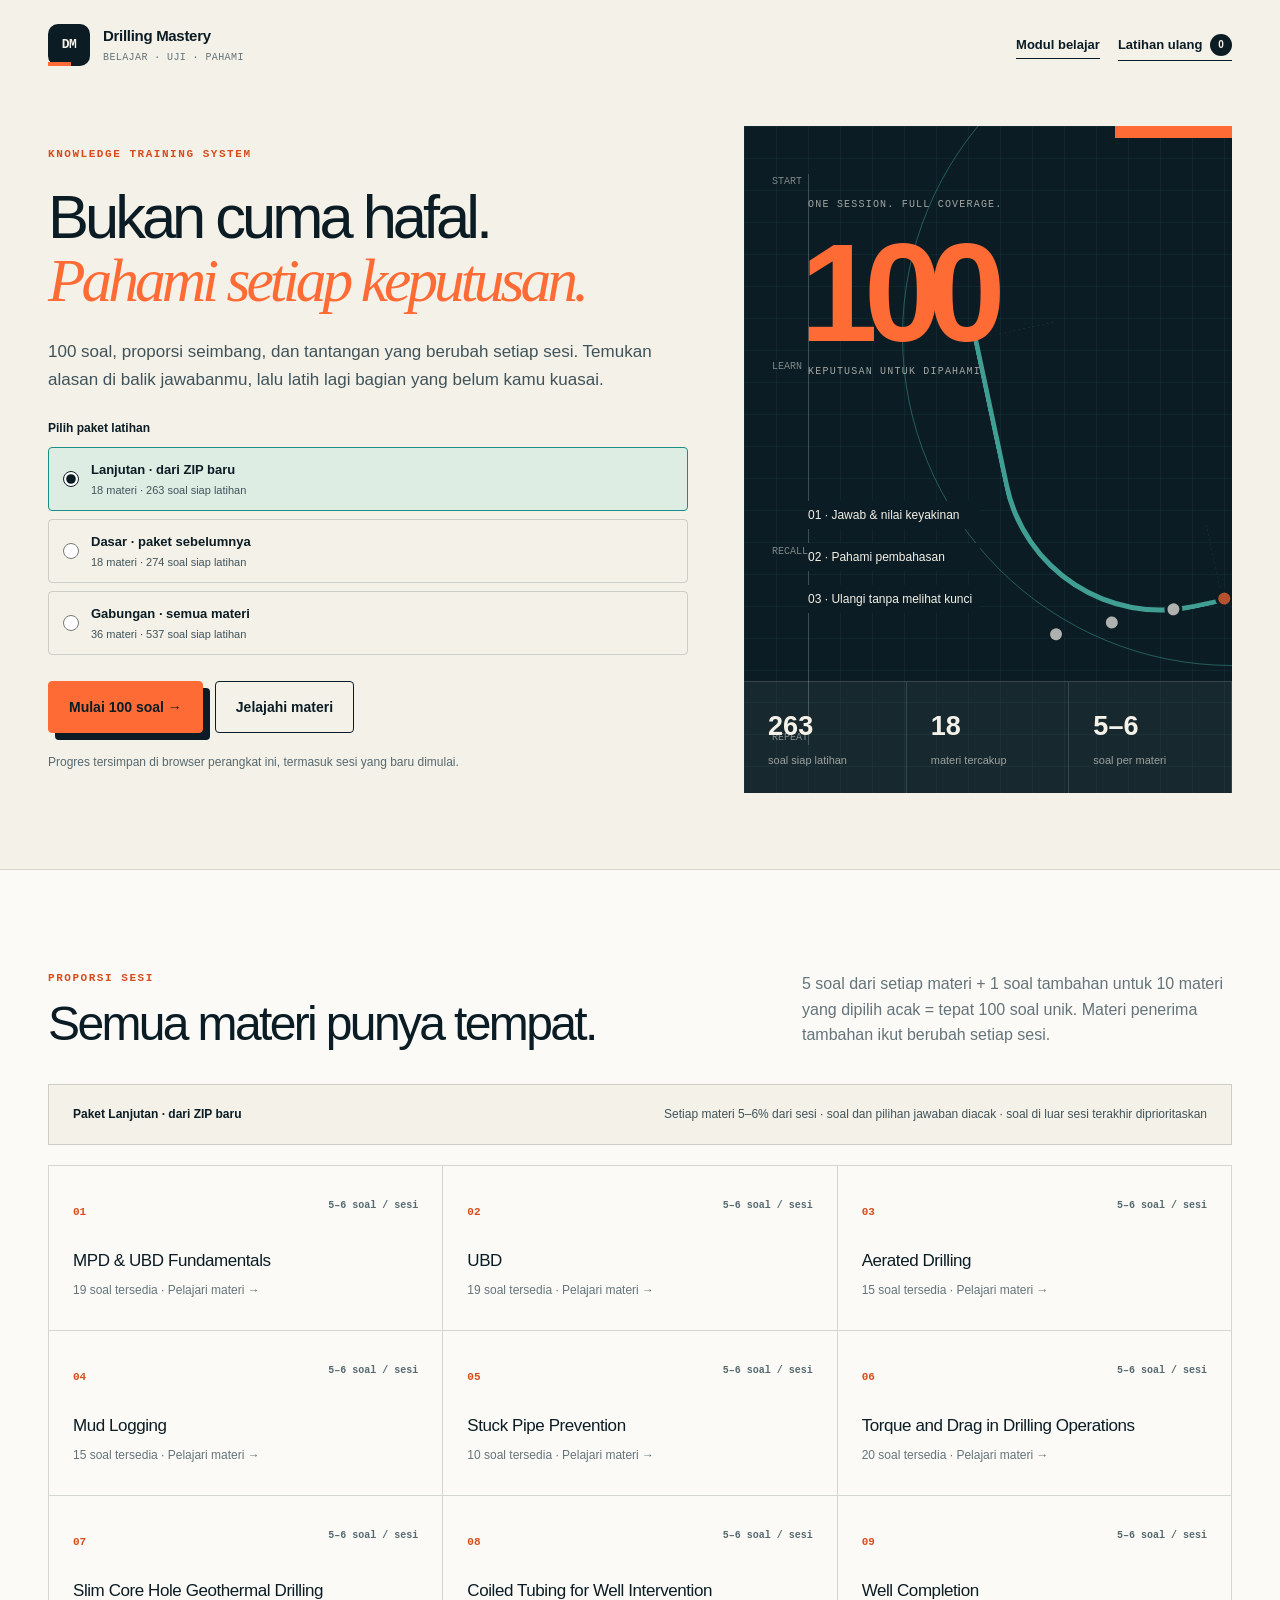
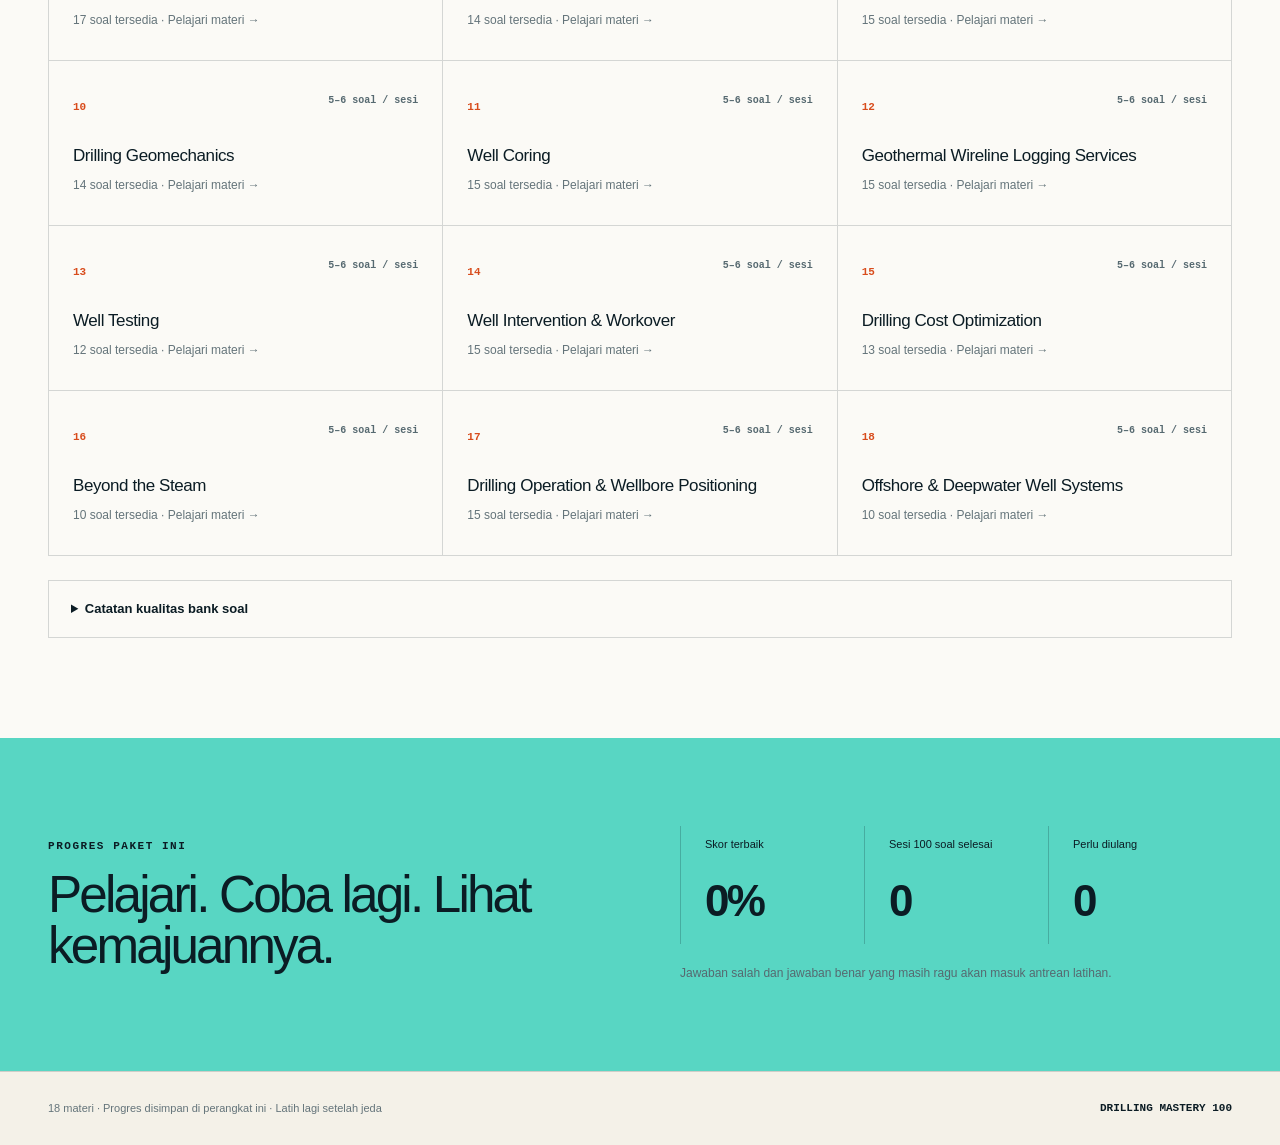
==== commit 1ff98212: "Exclude brand trivia and project recall from all quiz sessions" ====
--- a/index.html
+++ b/index.html
@@ -21,7 +21,7 @@
       rel="icon"
       href="data:image/svg+xml,%3Csvg xmlns='http://www.w3.org/2000/svg' viewBox='0 0 64 64'%3E%3Crect width='64' height='64' rx='14' fill='%230b1c24'/%3E%3Cpath d='M0 51h64v13H0z' fill='%23ff6b35'/%3E%3Ctext x='32' y='39' text-anchor='middle' font-family='Arial' font-size='22' font-weight='800' fill='%23f4f1e8'%3EDM%3C/text%3E%3C/svg%3E"
     />
-    <script type="module" src="./assets/app.mjs"></script>
+    <script type="module" src="./assets/app.mjs?v=concepts-2"></script>
     <link rel="stylesheet" href="./assets/index-BVTsrjnI.css">
     <link rel="stylesheet" href="./assets/learning.css">
   </head>
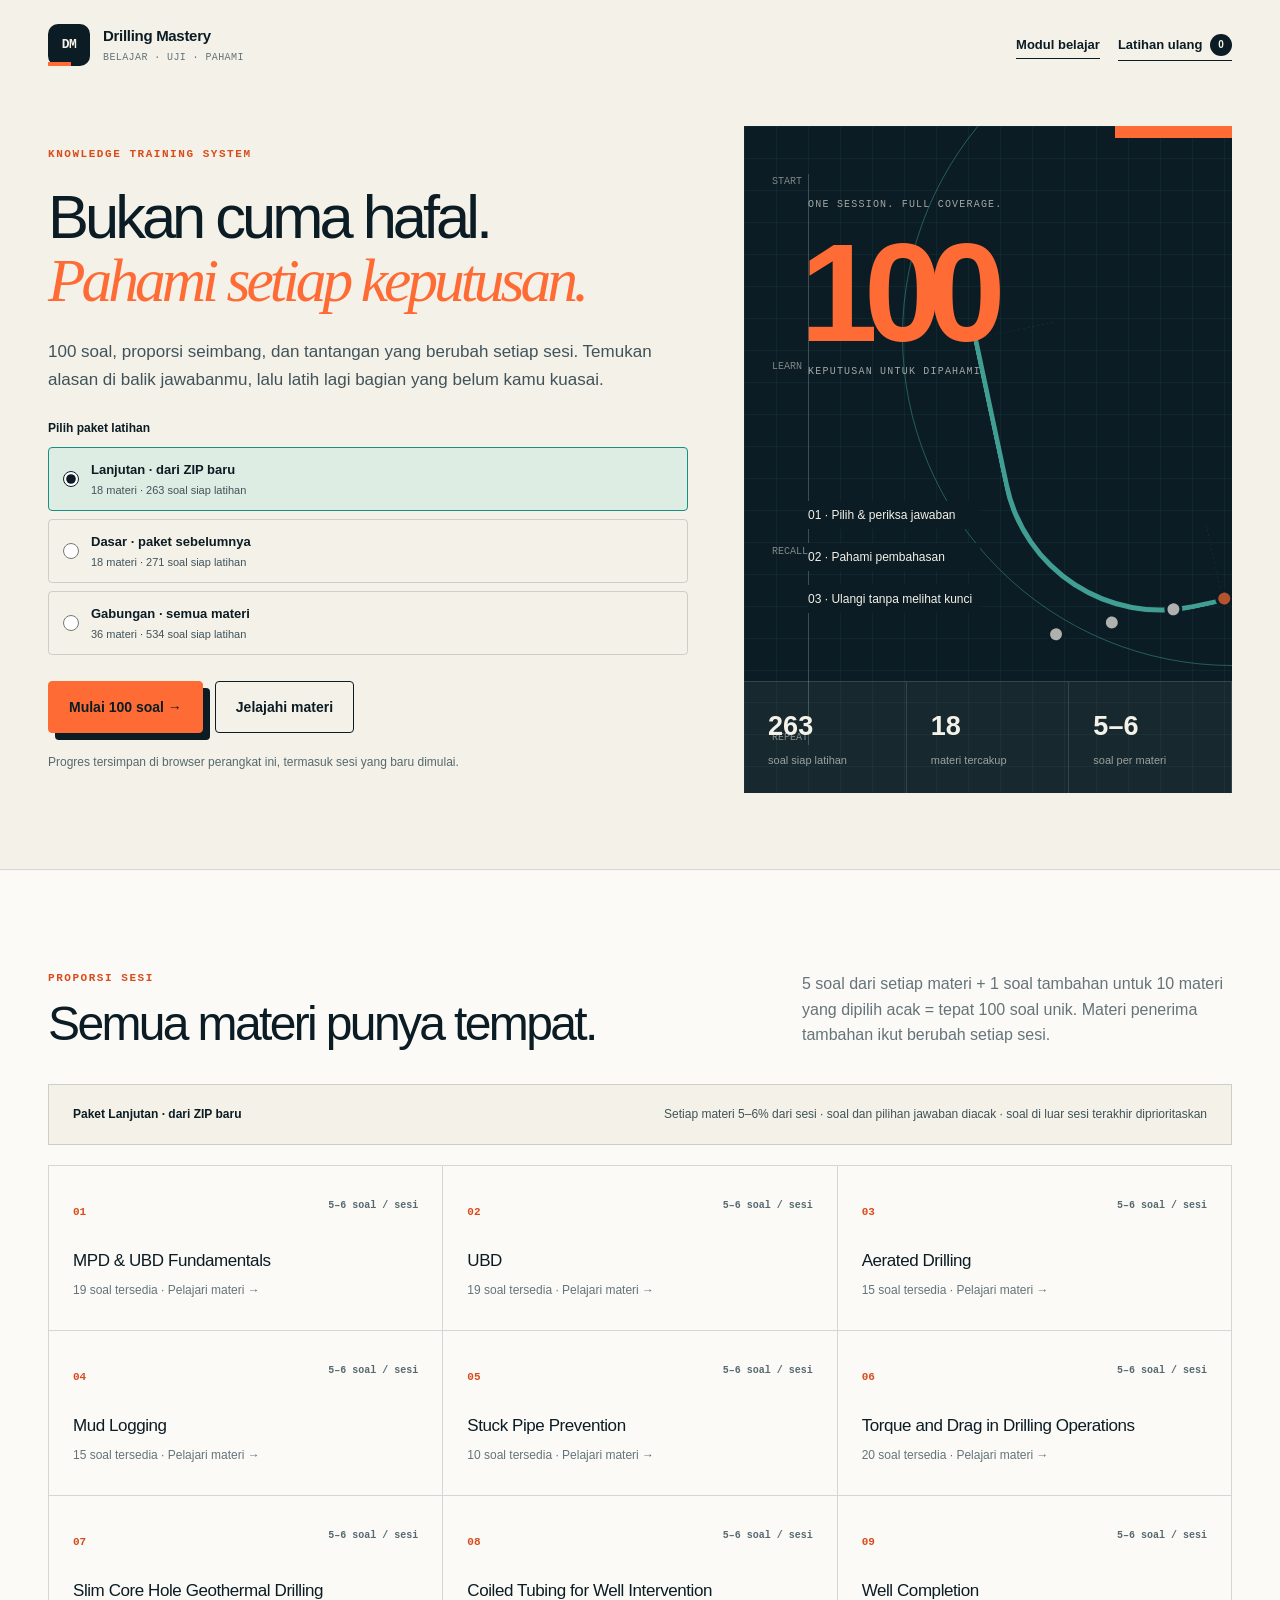
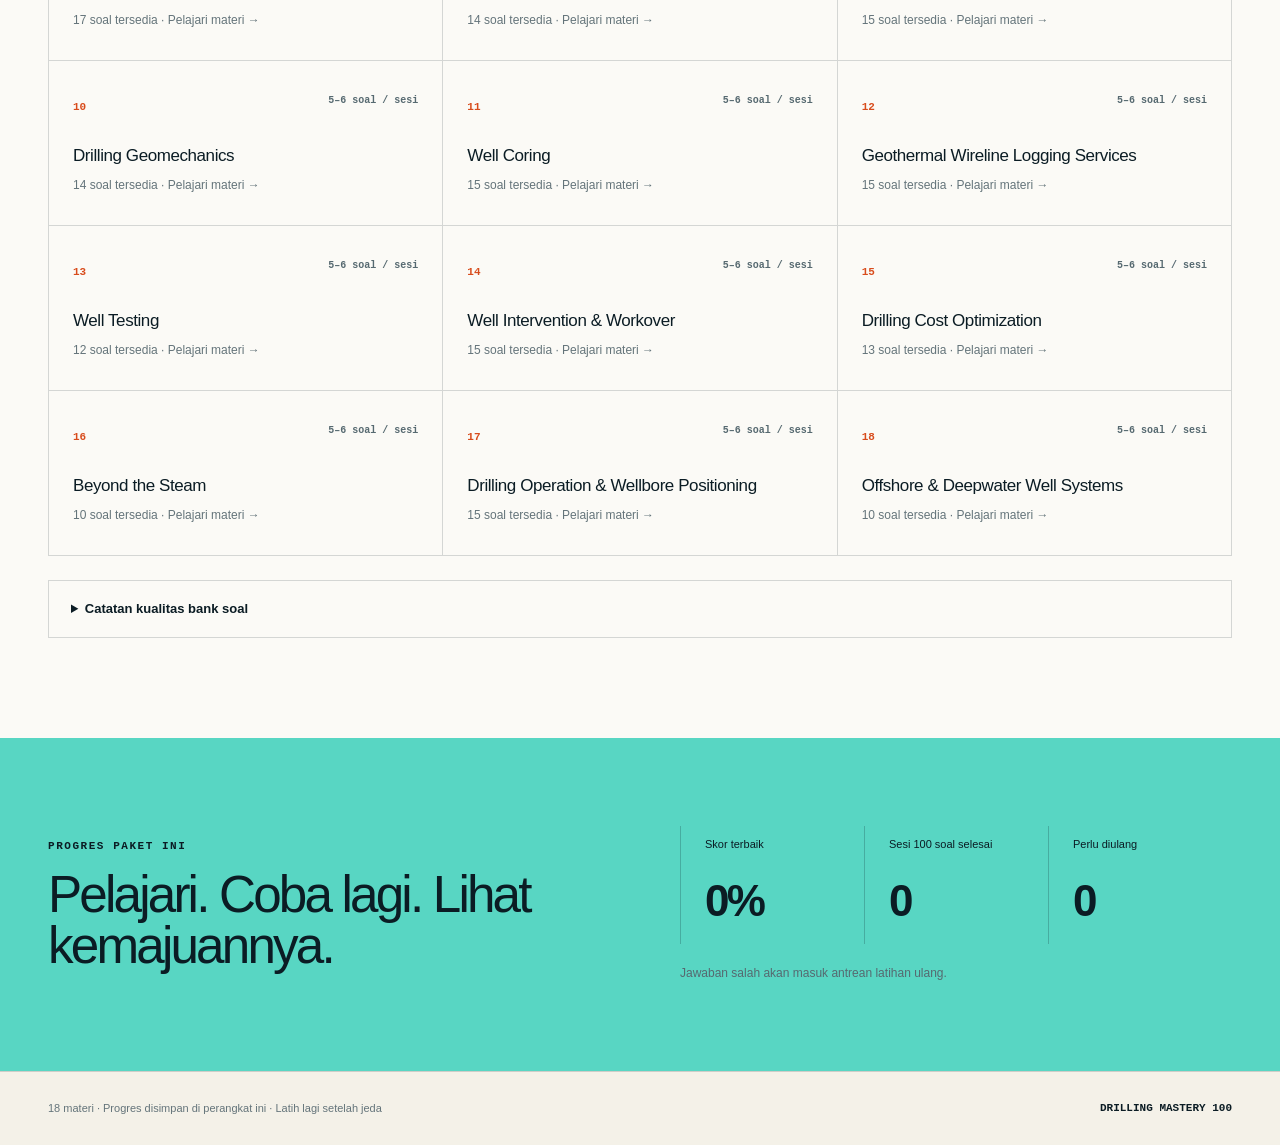
==== commit 75e74c02: "Remove confidence step and explain every quiz answer" ====
--- a/index.html
+++ b/index.html
@@ -21,9 +21,9 @@
       rel="icon"
       href="data:image/svg+xml,%3Csvg xmlns='http://www.w3.org/2000/svg' viewBox='0 0 64 64'%3E%3Crect width='64' height='64' rx='14' fill='%230b1c24'/%3E%3Cpath d='M0 51h64v13H0z' fill='%23ff6b35'/%3E%3Ctext x='32' y='39' text-anchor='middle' font-family='Arial' font-size='22' font-weight='800' fill='%23f4f1e8'%3EDM%3C/text%3E%3C/svg%3E"
     />
-    <script type="module" src="./assets/app.mjs?v=concepts-2"></script>
+    <script type="module" src="./assets/app.mjs?v=reasoning-3"></script>
     <link rel="stylesheet" href="./assets/index-BVTsrjnI.css">
-    <link rel="stylesheet" href="./assets/learning.css">
+    <link rel="stylesheet" href="./assets/learning.css?v=reasoning-3">
   </head>
   <body>
     <div id="root"><p style="padding: 2rem">Memuat materi Drilling Mastery…</p></div>
--- a/assets/learning.css
+++ b/assets/learning.css
@@ -36,12 +36,6 @@
 .performance-section .secondary-button { margin-top:28px; }
 .quiz-rail .eyebrow { line-height:1.6; }
 .rail-home { font-size:11px; margin-top:24px; border-bottom:1px solid #f4f1e880; cursor:pointer; }
-.confidence-picker { margin:26px 0 0; padding:18px 0 0; border:0; border-top:1px solid var(--line); display:flex; flex-wrap:wrap; gap:8px; }
-.confidence-picker legend { padding:0 8px 0 0; font-size:12px; font-weight:800; }
-.confidence-button { border:1px solid var(--line); border-radius:4px; padding:12px 16px; font-size:12px; cursor:pointer; }
-.confidence-button[aria-pressed=true] { background:var(--ink); color:var(--cream); border-color:var(--ink); }
-.confidence-picker:disabled .confidence-button { opacity:.6; }
-.confidence-picker:disabled .confidence-button[aria-pressed=true] { opacity:1; }
 .question-meta { margin-bottom:28px; }
 .question-card h1 { font-size:clamp(26px,3vw,40px); line-height:1.16; }
 .answer-option { min-height:82px; }
@@ -109,8 +103,6 @@
   .hero h1 { font-size:44px; }
   .hero-lead { font-size:16px; }
   .learning-loop { left:44px; }
-  .confidence-picker { display:grid; grid-template-columns:1fr; }
-  .confidence-button { min-height:44px; text-align:left; }
   .question-card { padding:28px 20px; }
   .question-card h1 { font-size:28px; }
   .quiz-rail .rail-home { display:none; }
@@ -121,7 +113,6 @@
   .review-queue>div { grid-template-columns:1fr auto; gap:12px; }
   .review-queue>div button { justify-self:start; }
   .pin-coordinates { grid-template-columns:1fr; }
-  .confidence-picker legend { margin-bottom:10px; }
 }
 @media (max-width:380px) {
   .site-header { padding:16px 12px; }
@@ -135,3 +126,8 @@
   html { scroll-behavior:auto; }
   *, *::before, *::after { animation:none!important; transition:none!important; }
 }
+
+.reason-comparison { margin-top:18px; padding:14px 16px; border:1px solid var(--line); background:#fbfaf699; }
+.reason-comparison>strong { display:block; font-size:12px; margin-bottom:8px; }
+.answer-reasoning p { line-height:1.75; }
+.review-reason .answer-reasoning .reason-block { border-top:0; padding-top:0; margin-top:0; }
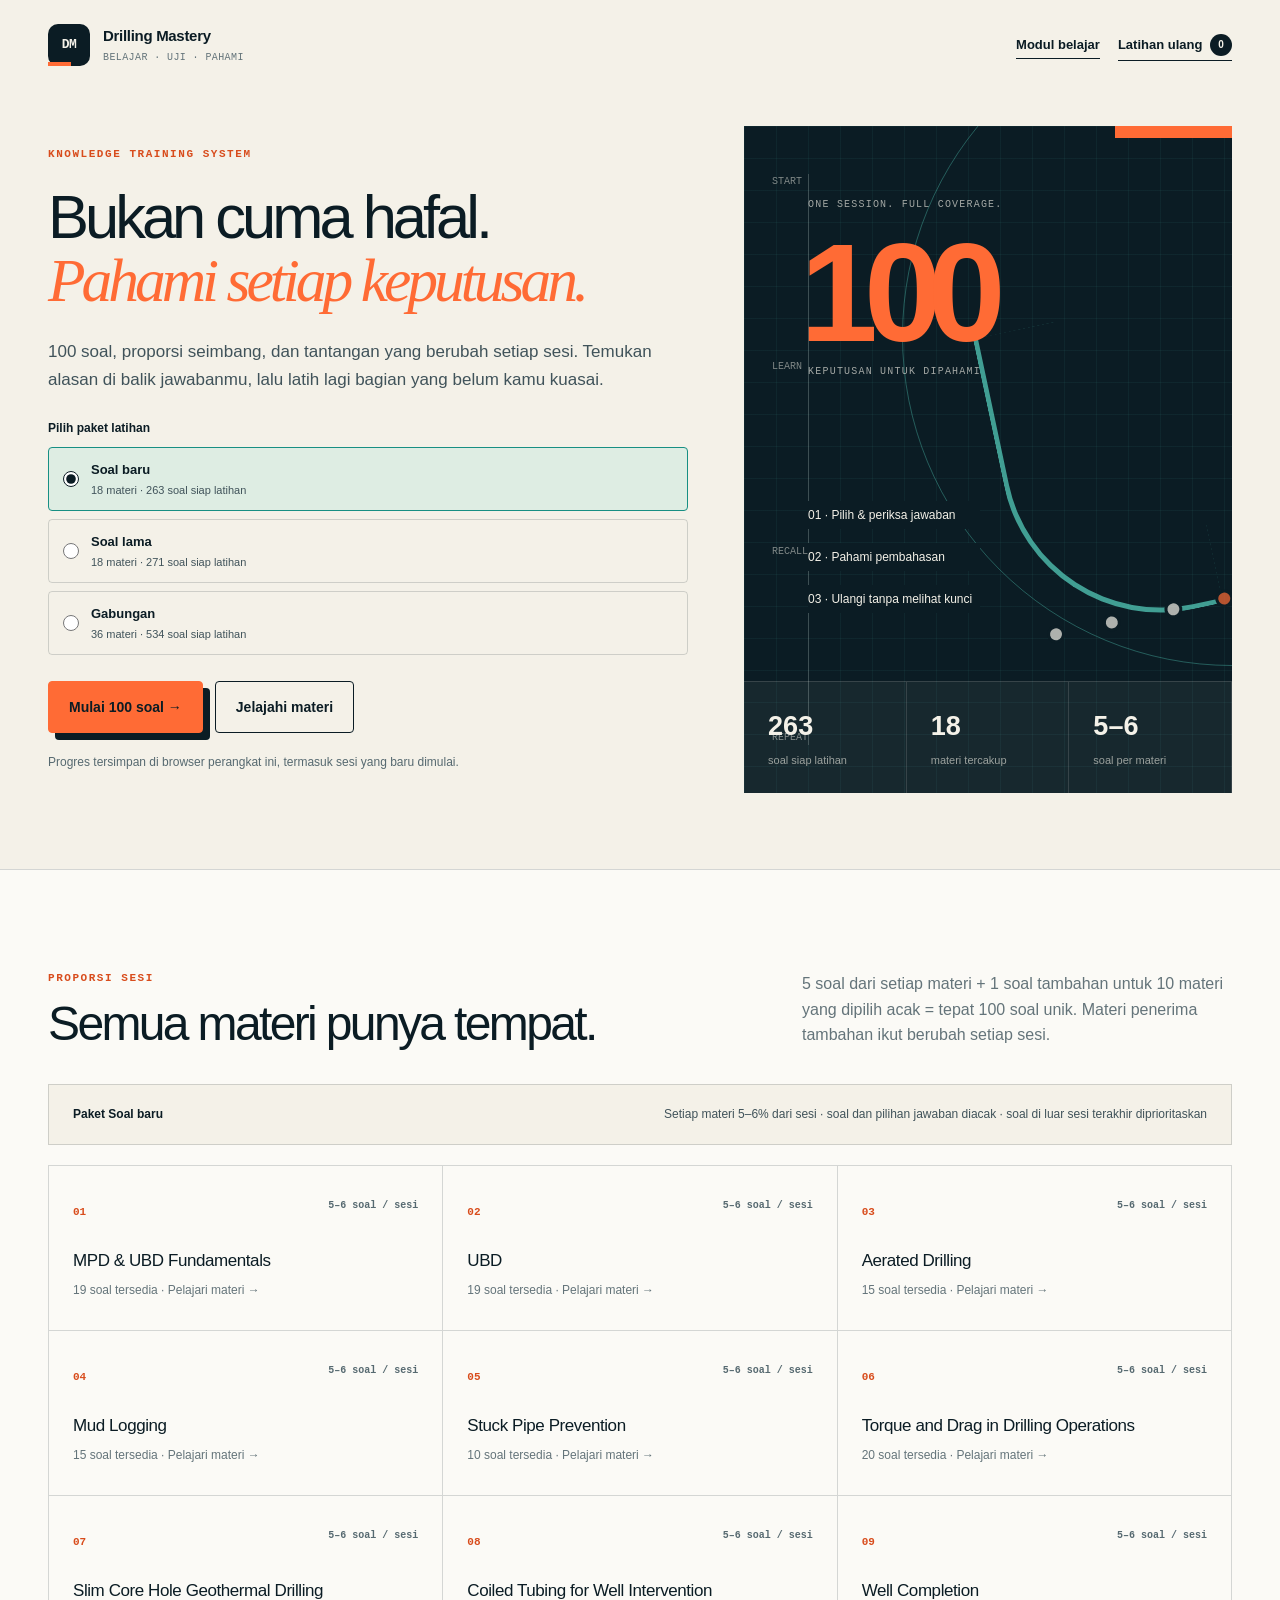
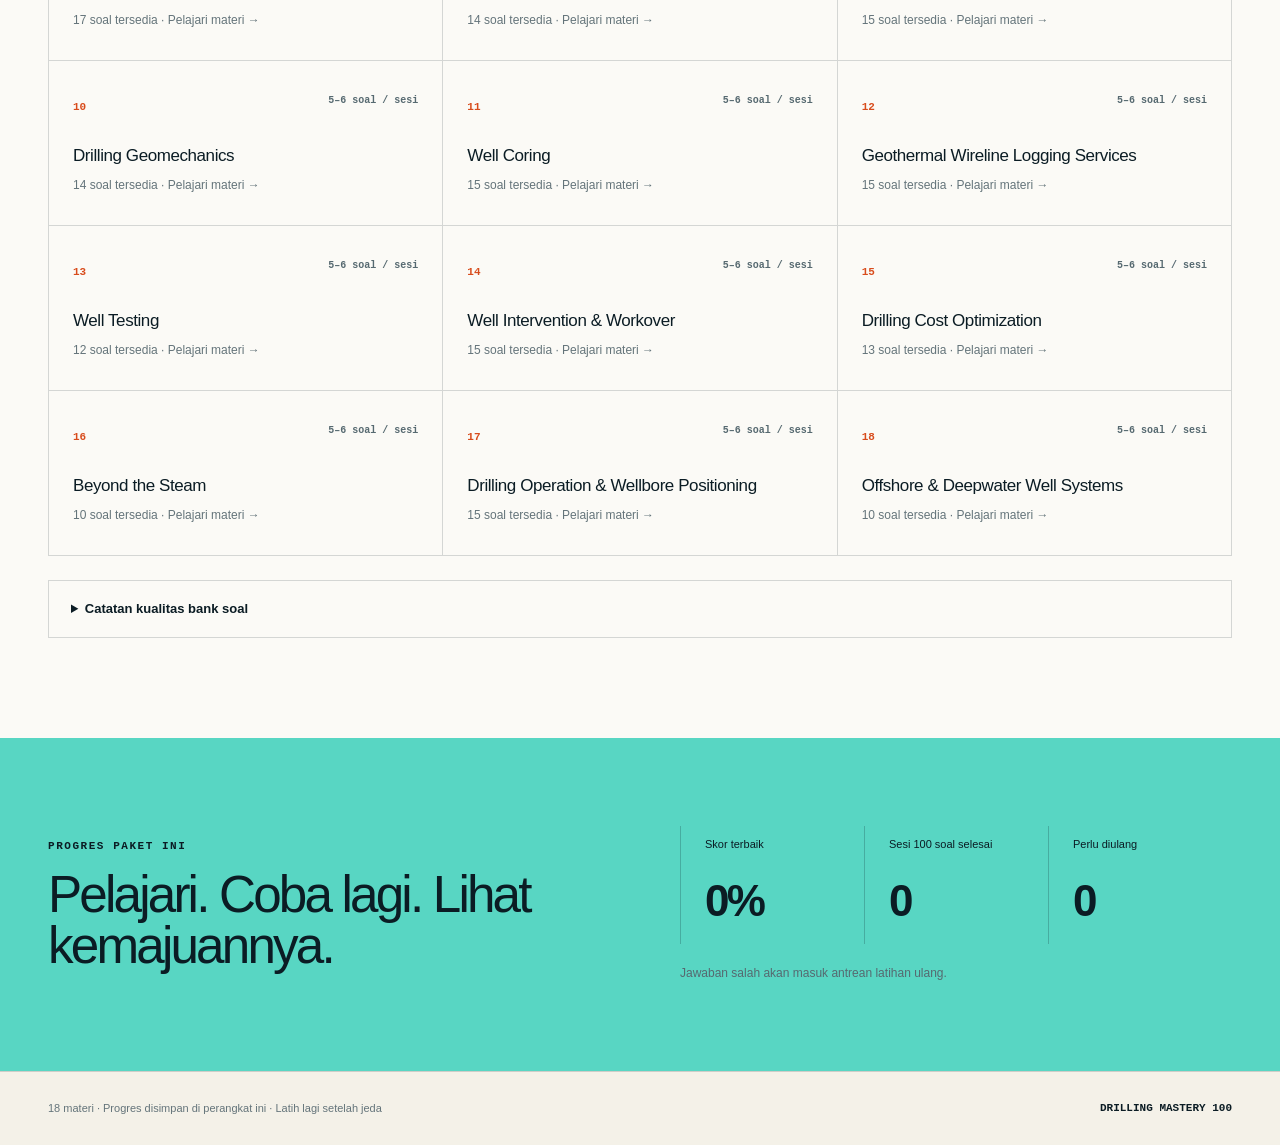
==== commit 47e39519: "Label quiz packs as new, old, and combined questions" ====
--- a/index.html
+++ b/index.html
@@ -21,7 +21,7 @@
       rel="icon"
       href="data:image/svg+xml,%3Csvg xmlns='http://www.w3.org/2000/svg' viewBox='0 0 64 64'%3E%3Crect width='64' height='64' rx='14' fill='%230b1c24'/%3E%3Cpath d='M0 51h64v13H0z' fill='%23ff6b35'/%3E%3Ctext x='32' y='39' text-anchor='middle' font-family='Arial' font-size='22' font-weight='800' fill='%23f4f1e8'%3EDM%3C/text%3E%3C/svg%3E"
     />
-    <script type="module" src="./assets/app.mjs?v=reasoning-3"></script>
+    <script type="module" src="./assets/app.mjs?v=pack-labels-4"></script>
     <link rel="stylesheet" href="./assets/index-BVTsrjnI.css">
     <link rel="stylesheet" href="./assets/learning.css?v=reasoning-3">
   </head>
